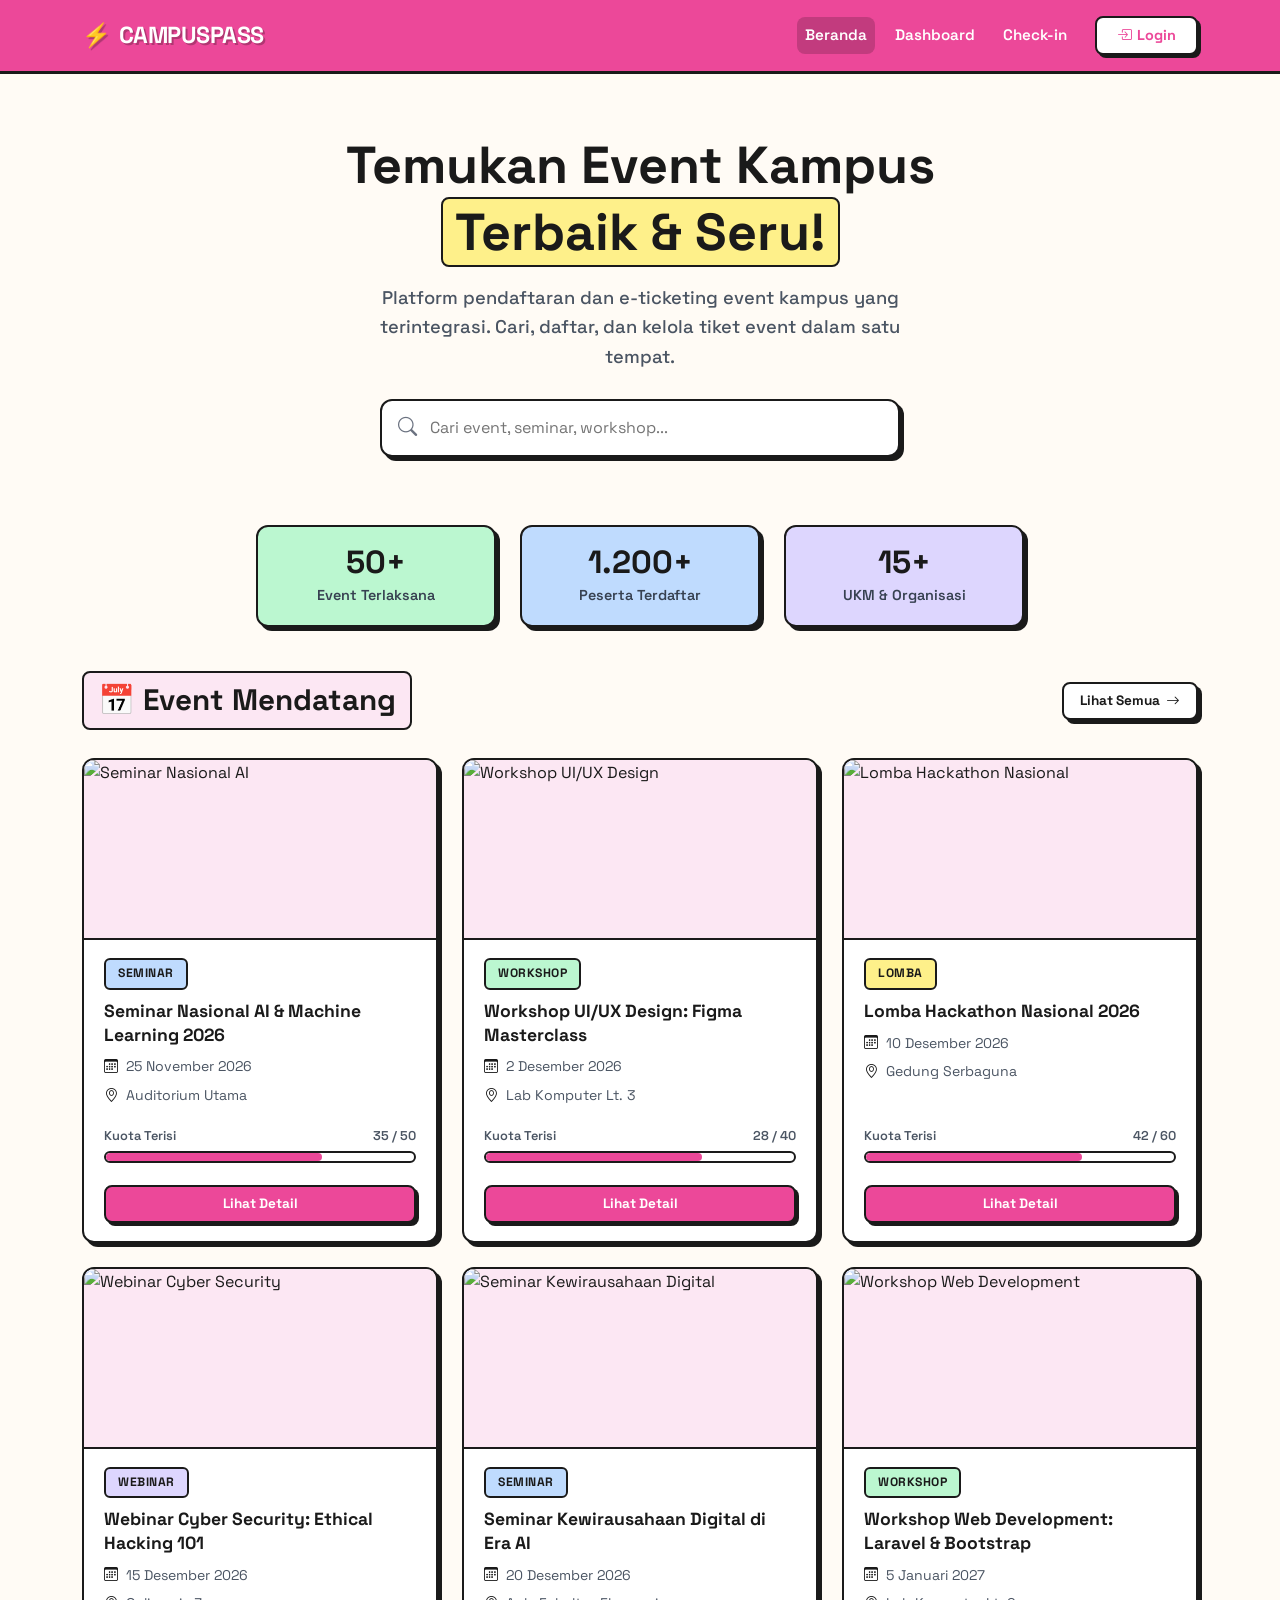
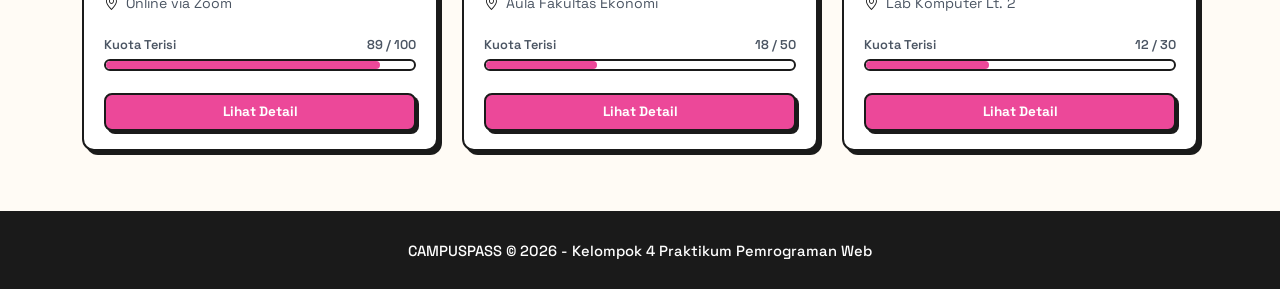
==== index.html @ 6c207e8a "feat: setup template awal neo brutalism campuspass" ====
<!DOCTYPE html>
<html lang="id">
<head>
  <meta charset="UTF-8">
  <meta name="viewport" content="width=device-width, initial-scale=1.0">
  <title>CAMPUSPASS: Katalog Event Kampus</title>
  <!-- Google Fonts: Space Grotesk -->
  <link rel="preconnect" href="https://fonts.googleapis.com">
  <link rel="preconnect" href="https://fonts.gstatic.com" crossorigin>
  <link href="https://fonts.googleapis.com/css2?family=Space+Grotesk:wght@400;500;600;700&display=swap" rel="stylesheet">
  <!-- Bootstrap 5 CSS -->
  <link href="https://cdn.jsdelivr.net/npm/bootstrap@5.3.3/dist/css/bootstrap.min.css" rel="stylesheet">
  <!-- Bootstrap Icons -->
  <link href="https://cdn.jsdelivr.net/npm/bootstrap-icons@1.11.3/font/bootstrap-icons.min.css" rel="stylesheet">
  <!-- Custom Neo Brutalism CSS -->
  <link rel="stylesheet" href="css/style.css">
</head>
<body>

  <!-- ========== NAVBAR ========== -->
  <nav class="navbar navbar-expand-lg navbar-neo sticky-top">
    <div class="container">
      <a class="navbar-brand" href="index.html">
        <span>⚡</span> CAMPUSPASS
      </a>
      <button class="navbar-toggler navbar-toggler-neo" type="button" data-bs-toggle="collapse" data-bs-target="#navbarMain" aria-controls="navbarMain" aria-expanded="false" aria-label="Toggle navigation">
        <i class="bi bi-list fs-3"></i>
      </button>
      <div class="collapse navbar-collapse" id="navbarMain">
        <ul class="navbar-nav ms-auto me-3 gap-1">
          <li class="nav-item">
            <a class="nav-link active" href="index.html">Beranda</a>
          </li>
          <li class="nav-item">
            <a class="nav-link" href="dashboard.html">Dashboard</a>
          </li>
          <li class="nav-item">
            <a class="nav-link" href="checkin.html">Check-in</a>
          </li>
        </ul>
        <a href="login.html" class="btn-nav-login">
          <i class="bi bi-box-arrow-in-right"></i> Login
        </a>
      </div>
    </div>
  </nav>

  <!-- ========== HERO SECTION ========== -->
  <header class="hero-section">
    <div class="container">
      <h1>Temukan Event Kampus<br><span>Terbaik &amp; Seru!</span></h1>
      <p class="hero-subtitle">
        Platform pendaftaran dan e-ticketing event kampus yang terintegrasi. Cari, daftar, dan kelola tiket event dalam satu tempat.
      </p>
      <div class="search-box">
        <i class="bi bi-search"></i>
        <input type="text" placeholder="Cari event, seminar, workshop...">
      </div>
    </div>
  </header>

  <!-- ========== STATS ROW ========== -->
  <section class="container">
    <div class="stats-row">
      <div class="stat-card">
        <div class="stat-num">50+</div>
        <div class="stat-label">Event Terlaksana</div>
      </div>
      <div class="stat-card">
        <div class="stat-num">1.200+</div>
        <div class="stat-label">Peserta Terdaftar</div>
      </div>
      <div class="stat-card">
        <div class="stat-num">15+</div>
        <div class="stat-label">UKM &amp; Organisasi</div>
      </div>
    </div>
  </section>

  <!-- ========== EVENT CATALOG GRID ========== -->
  <main class="container my-4">
    <div class="section-heading">
      <div>
        <span>📅 Event Mendatang</span>
      </div>
      <a href="#" class="btn-neo btn-neo-outline btn-neo-sm">
        Lihat Semua <i class="bi bi-arrow-right"></i>
      </a>
    </div>

    <div class="row g-4">

      <!-- Card 1 -->
      <div class="col-lg-4 col-md-6">
        <div class="event-card">
          <img src="https://placehold.co/600x320/BFDBFE/1a1a1a?text=Seminar+AI" alt="Seminar Nasional AI">
          <div class="card-body">
            <span class="badge-neo badge-seminar">Seminar</span>
            <h2 class="card-title">Seminar Nasional AI &amp; Machine Learning 2026</h2>
            <div class="card-meta">
              <i class="bi bi-calendar3"></i> 25 November 2026
            </div>
            <div class="card-meta">
              <i class="bi bi-geo-alt"></i> Auditorium Utama
            </div>
            <div class="card-footer-actions">
              <div class="quota-text">
                <span>Kuota Terisi</span>
                <span>35 / 50</span>
              </div>
              <div class="quota-bar">
                <div class="quota-bar-fill" style="width: 70%;"></div>
              </div>
              <a href="detail_event.html" class="btn-neo btn-neo-sm w-100 mt-3">Lihat Detail</a>
            </div>
          </div>
        </div>
      </div>

      <!-- Card 2 -->
      <div class="col-lg-4 col-md-6">
        <div class="event-card">
          <img src="https://placehold.co/600x320/BBF7D0/1a1a1a?text=Workshop+UIUX" alt="Workshop UI/UX Design">
          <div class="card-body">
            <span class="badge-neo badge-workshop">Workshop</span>
            <h2 class="card-title">Workshop UI/UX Design: Figma Masterclass</h2>
            <div class="card-meta">
              <i class="bi bi-calendar3"></i> 2 Desember 2026
            </div>
            <div class="card-meta">
              <i class="bi bi-geo-alt"></i> Lab Komputer Lt. 3
            </div>
            <div class="card-footer-actions">
              <div class="quota-text">
                <span>Kuota Terisi</span>
                <span>28 / 40</span>
              </div>
              <div class="quota-bar">
                <div class="quota-bar-fill" style="width: 70%;"></div>
              </div>
              <a href="detail_event.html" class="btn-neo btn-neo-sm w-100 mt-3">Lihat Detail</a>
            </div>
          </div>
        </div>
      </div>

      <!-- Card 3 -->
      <div class="col-lg-4 col-md-6">
        <div class="event-card">
          <img src="https://placehold.co/600x320/FEF08A/1a1a1a?text=Hackathon" alt="Lomba Hackathon Nasional">
          <div class="card-body">
            <span class="badge-neo badge-lomba">Lomba</span>
            <h2 class="card-title">Lomba Hackathon Nasional 2026</h2>
            <div class="card-meta">
              <i class="bi bi-calendar3"></i> 10 Desember 2026
            </div>
            <div class="card-meta">
              <i class="bi bi-geo-alt"></i> Gedung Serbaguna
            </div>
            <div class="card-footer-actions">
              <div class="quota-text">
                <span>Kuota Terisi</span>
                <span>42 / 60</span>
              </div>
              <div class="quota-bar">
                <div class="quota-bar-fill" style="width: 70%;"></div>
              </div>
              <a href="detail_event.html" class="btn-neo btn-neo-sm w-100 mt-3">Lihat Detail</a>
            </div>
          </div>
        </div>
      </div>

      <!-- Card 4 -->
      <div class="col-lg-4 col-md-6">
        <div class="event-card">
          <img src="https://placehold.co/600x320/DDD6FE/1a1a1a?text=Cyber+Security" alt="Webinar Cyber Security">
          <div class="card-body">
            <span class="badge-neo badge-webinar">Webinar</span>
            <h2 class="card-title">Webinar Cyber Security: Ethical Hacking 101</h2>
            <div class="card-meta">
              <i class="bi bi-calendar3"></i> 15 Desember 2026
            </div>
            <div class="card-meta">
              <i class="bi bi-geo-alt"></i> Online via Zoom
            </div>
            <div class="card-footer-actions">
              <div class="quota-text">
                <span>Kuota Terisi</span>
                <span>89 / 100</span>
              </div>
              <div class="quota-bar">
                <div class="quota-bar-fill" style="width: 89%;"></div>
              </div>
              <a href="detail_event.html" class="btn-neo btn-neo-sm w-100 mt-3">Lihat Detail</a>
            </div>
          </div>
        </div>
      </div>

      <!-- Card 5 -->
      <div class="col-lg-4 col-md-6">
        <div class="event-card">
          <img src="https://placehold.co/600x320/FED7AA/1a1a1a?text=Kewirausahaan" alt="Seminar Kewirausahaan Digital">
          <div class="card-body">
            <span class="badge-neo badge-seminar">Seminar</span>
            <h2 class="card-title">Seminar Kewirausahaan Digital di Era AI</h2>
            <div class="card-meta">
              <i class="bi bi-calendar3"></i> 20 Desember 2026
            </div>
            <div class="card-meta">
              <i class="bi bi-geo-alt"></i> Aula Fakultas Ekonomi
            </div>
            <div class="card-footer-actions">
              <div class="quota-text">
                <span>Kuota Terisi</span>
                <span>18 / 50</span>
              </div>
              <div class="quota-bar">
                <div class="quota-bar-fill" style="width: 36%;"></div>
              </div>
              <a href="detail_event.html" class="btn-neo btn-neo-sm w-100 mt-3">Lihat Detail</a>
            </div>
          </div>
        </div>
      </div>

      <!-- Card 6 -->
      <div class="col-lg-4 col-md-6">
        <div class="event-card">
          <img src="https://placehold.co/600x320/FCE7F3/1a1a1a?text=Web+Dev" alt="Workshop Web Development">
          <div class="card-body">
            <span class="badge-neo badge-workshop">Workshop</span>
            <h2 class="card-title">Workshop Web Development: Laravel &amp; Bootstrap</h2>
            <div class="card-meta">
              <i class="bi bi-calendar3"></i> 5 Januari 2027
            </div>
            <div class="card-meta">
              <i class="bi bi-geo-alt"></i> Lab Komputer Lt. 2
            </div>
            <div class="card-footer-actions">
              <div class="quota-text">
                <span>Kuota Terisi</span>
                <span>12 / 30</span>
              </div>
              <div class="quota-bar">
                <div class="quota-bar-fill" style="width: 40%;"></div>
              </div>
              <a href="detail_event.html" class="btn-neo btn-neo-sm w-100 mt-3">Lihat Detail</a>
            </div>
          </div>
        </div>
      </div>

    </div>
  </main>

  <!-- ========== FOOTER ========== -->
  <footer class="footer-neo">
    <div class="container">
      <p class="mb-0">CAMPUSPASS &copy; 2026 - Kelompok 4 Praktikum Pemrograman Web</p>
    </div>
  </footer>

  <!-- Bootstrap 5 JS Bundle -->
  <script src="https://cdn.jsdelivr.net/npm/bootstrap@5.3.3/dist/js/bootstrap.bundle.min.js"></script>
</body>
</html>
---- css/style.css ----
/* ==========================================================
   CAMPUSPASS - Neo Brutalism Theme
   Style: Pastel colors, thick borders, playful feel, pink hot accent
   Font: Space Grotesk
   ========================================================== */

@import url('https://fonts.googleapis.com/css2?family=Space+Grotesk:wght@400;500;600;700&display=swap');

/* --- Root Design Tokens --- */
:root {
  --pink: #EC4899;
  --pink-light: #FCE7F3;
  --yellow: #FEF08A;
  --green: #BBF7D0;
  --blue: #BFDBFE;
  --purple: #DDD6FE;
  --orange: #FED7AA;
  --bg: #FFFBF5;
  --text: #1a1a1a;
  --border: #1a1a1a;
  --shadow: 4px 4px 0px #1a1a1a;
  --shadow-lg: 6px 6px 0px #1a1a1a;
  --radius: 12px;
}

/* --- Base & Reset --- */
*,
*::before,
*::after {
  box-sizing: border-box;
}

body {
  margin: 0;
  font-family: 'Space Grotesk', -apple-system, BlinkMacSystemFont, sans-serif;
  background-color: var(--bg);
  color: var(--text);
  line-height: 1.6;
  -webkit-font-smoothing: antialiased;
}

a {
  color: var(--text);
  text-decoration: none;
  transition: all 0.15s ease;
}

a:hover {
  color: var(--pink);
}

::selection {
  background: var(--yellow);
  color: var(--text);
}

/* --- Navbar Neo --- */
.navbar-neo,
.navbar-campuspass {
  background: var(--pink);
  border-bottom: 3px solid var(--border);
  padding: 12px 0;
  position: sticky;
  top: 0;
  z-index: 1020;
}

.navbar-neo .navbar-brand,
.navbar-campuspass .navbar-brand {
  font-weight: 700;
  font-size: 1.45rem;
  color: #fff !important;
  text-shadow: 2px 2px 0px rgba(0, 0, 0, 0.25);
  display: inline-flex;
  align-items: center;
  gap: 8px;
  letter-spacing: -0.02em;
}

.navbar-neo .navbar-brand:hover,
.navbar-campuspass .navbar-brand:hover {
  transform: translateY(-1px);
}

.navbar-neo .nav-link,
.navbar-campuspass .nav-link {
  color: #fff !important;
  font-weight: 600;
  font-size: 0.95rem;
  margin: 0 4px;
  padding: 6px 14px;
  border-radius: 8px;
  transition: all 0.15s ease;
}

.navbar-neo .nav-link:hover,
.navbar-campuspass .nav-link:hover {
  background: rgba(255, 255, 255, 0.25);
  transform: translateY(-1px);
}

.navbar-neo .nav-link.active,
.navbar-campuspass .nav-link.active {
  background: rgba(0, 0, 0, 0.18);
}

.btn-nav-login {
  background: #fff;
  color: var(--pink) !important;
  font-weight: 700;
  font-size: 0.9rem;
  border: 2.5px solid var(--border);
  border-radius: 8px;
  padding: 6px 20px;
  box-shadow: 3px 3px 0px var(--border);
  display: inline-flex;
  align-items: center;
  gap: 6px;
  transition: all 0.15s ease;
  text-decoration: none;
}

.btn-nav-login:hover {
  transform: translate(1.5px, 1.5px);
  box-shadow: 1.5px 1.5px 0px var(--border);
  color: var(--pink) !important;
}

.navbar-toggler-neo,
.navbar-campuspass .navbar-toggler {
  border: 2.5px solid #fff;
  background: transparent;
  padding: 4px 10px;
  border-radius: 8px;
  color: #fff;
}

.navbar-toggler-neo:focus,
.navbar-campuspass .navbar-toggler:focus {
  box-shadow: 0 0 0 2px #fff;
  outline: none;
}

/* --- Hero Section --- */
.hero-section {
  padding: 60px 0 36px;
  text-align: center;
}

.hero-section h1 {
  font-size: clamp(2rem, 5vw, 3.25rem);
  font-weight: 700;
  line-height: 1.2;
  margin-bottom: 16px;
  color: var(--text);
}

.hero-section h1 span {
  background: var(--yellow);
  padding: 2px 12px;
  border-radius: 8px;
  border: 2.5px solid var(--border);
  display: inline-block;
}

.hero-subtitle {
  font-size: 1.15rem;
  color: #4b5563;
  max-width: 580px;
  margin: 0 auto 28px;
  font-weight: 500;
}

.search-box,
.hero-search {
  max-width: 520px;
  margin: 0 auto;
  position: relative;
}

.search-box input {
  width: 100%;
  padding: 14px 20px 14px 48px;
  border: 2.5px solid var(--border);
  border-radius: var(--radius);
  box-shadow: var(--shadow);
  font-size: 1rem;
  font-family: 'Space Grotesk', sans-serif;
  background: #fff;
  color: var(--text);
  transition: all 0.15s ease;
}

.search-box input:focus {
  outline: none;
  box-shadow: var(--shadow-lg);
  transform: translate(-1px, -1px);
}

.search-box i {
  position: absolute;
  left: 18px;
  top: 50%;
  transform: translateY(-50%);
  font-size: 1.2rem;
  color: #6b7280;
  pointer-events: none;
}

/* --- Stats Row --- */
.stats-row {
  display: flex;
  justify-content: center;
  gap: 24px;
  margin: 32px 0 44px;
  flex-wrap: wrap;
}

.stat-card {
  border: 2.5px solid var(--border);
  border-radius: var(--radius);
  box-shadow: var(--shadow);
  padding: 18px 32px;
  text-align: center;
  min-width: 170px;
  flex: 1 1 180px;
  max-width: 240px;
  transition: transform 0.15s ease;
}

.stat-card:hover {
  transform: translate(-2px, -2px);
  box-shadow: var(--shadow-lg);
}

.stat-card:nth-child(1) { background: var(--green); }
.stat-card:nth-child(2) { background: var(--blue); }
.stat-card:nth-child(3) { background: var(--purple); }
.stat-card:nth-child(4) { background: var(--orange); }

.stat-card .stat-num,
.stat-card .stat-number {
  font-size: 2rem;
  font-weight: 700;
  line-height: 1.1;
  color: var(--text);
}

.stat-card .stat-label {
  font-size: 0.9rem;
  font-weight: 600;
  color: #374151;
  margin-top: 4px;
}

/* --- Section Heading --- */
.section-heading,
.section-header {
  font-size: 1.85rem;
  font-weight: 700;
  margin-bottom: 28px;
  display: flex;
  align-items: center;
  justify-content: space-between;
  flex-wrap: wrap;
  gap: 12px;
}

.section-heading span,
.section-header h2 span {
  background: var(--pink-light);
  padding: 4px 14px;
  border-radius: 8px;
  border: 2.5px solid var(--border);
  display: inline-block;
}

/* --- Event Cards & Card Neo --- */
.event-card,
.card-neo,
.card-campuspass {
  background: #fff;
  border: 2.5px solid var(--border);
  border-radius: var(--radius);
  box-shadow: var(--shadow);
  overflow: hidden;
  transition: all 0.15s ease;
  height: 100%;
  display: flex;
  flex-direction: column;
}

.event-card:hover,
.card-neo:hover,
.card-campuspass:hover {
  transform: translate(-2px, -2px);
  box-shadow: 8px 8px 0px var(--border);
}

.event-card img,
.card-campuspass .card-img-top {
  width: 100%;
  height: 180px;
  object-fit: cover;
  border-bottom: 2.5px solid var(--border);
  background-color: var(--pink-light);
}

.event-card .card-body,
.card-neo .card-body,
.card-campuspass .card-body {
  padding: 18px 20px;
  flex: 1;
  display: flex;
  flex-direction: column;
}

.event-card .card-title,
.card-neo .card-title,
.card-campuspass .card-title {
  font-weight: 700;
  font-size: 1.1rem;
  margin-bottom: 8px;
  color: var(--text);
  line-height: 1.35;
}

.event-card .card-text,
.card-neo .card-text {
  font-size: 0.88rem;
  color: #4b5563;
  margin-bottom: 12px;
}

.event-card .card-meta,
.card-meta {
  font-size: 0.88rem;
  color: #4b5563;
  margin-bottom: 6px;
  display: flex;
  align-items: center;
  gap: 8px;
}

.event-card .card-meta i,
.card-meta i {
  color: var(--text);
}

.card-footer-actions {
  margin-top: auto;
  padding-top: 14px;
}

/* --- Badges --- */
.badge-neo,
.badge-seminar,
.badge-workshop,
.badge-lomba,
.badge-webinar {
  display: inline-block;
  padding: 4px 12px;
  border-radius: 6px;
  border: 2px solid var(--border);
  font-weight: 700;
  font-size: 0.76rem;
  text-transform: uppercase;
  letter-spacing: 0.5px;
  margin-bottom: 10px;
  color: var(--text);
  width: fit-content;
}

.badge-seminar { background: var(--blue); }
.badge-workshop { background: var(--green); }
.badge-lomba { background: var(--yellow); }
.badge-webinar { background: var(--purple); }
.badge-pending { background: var(--yellow); border: 2px solid var(--border); }
.badge-success { background: var(--green); border: 2px solid var(--border); color: var(--text); }
.badge-danger { background: var(--pink-light); border: 2px solid var(--border); color: var(--text); }

/* --- Quota Bar --- */
.quota-bar,
.progress-campuspass {
  height: 12px;
  background: #fff;
  border-radius: 99px;
  border: 2px solid var(--border);
  overflow: hidden;
  margin-bottom: 6px;
}

.quota-bar-fill,
.progress-campuspass .progress-bar {
  height: 100%;
  background: var(--pink);
  border-radius: 99px;
  transition: width 0.3s ease;
}

.quota-text {
  font-size: 0.8rem;
  color: #4b5563;
  font-weight: 600;
  display: flex;
  justify-content: space-between;
  margin-bottom: 4px;
}

/* --- Buttons Neo --- */
.btn-neo,
.btn-accent {
  display: inline-flex;
  align-items: center;
  justify-content: center;
  gap: 6px;
  padding: 10px 22px;
  background: var(--pink);
  color: #fff;
  font-weight: 700;
  border: 2.5px solid var(--border);
  border-radius: 8px;
  box-shadow: var(--shadow);
  text-decoration: none;
  transition: all 0.15s ease;
  font-family: 'Space Grotesk', sans-serif;
  font-size: 0.92rem;
  cursor: pointer;
  text-align: center;
}

.btn-neo:hover,
.btn-accent:hover {
  transform: translate(2px, 2px);
  box-shadow: 2px 2px 0px var(--border);
  color: #fff;
}

.btn-neo:active,
.btn-accent:active {
  transform: translate(4px, 4px);
  box-shadow: 0px 0px 0px var(--border);
}

.btn-neo-sm,
.btn-accent.btn-sm,
.btn-outline-accent.btn-sm {
  padding: 6px 16px;
  font-size: 0.85rem;
  box-shadow: 3px 3px 0px var(--border);
}

.btn-neo-sm:hover,
.btn-accent.btn-sm:hover,
.btn-outline-accent.btn-sm:hover {
  transform: translate(1.5px, 1.5px);
  box-shadow: 1.5px 1.5px 0px var(--border);
}

.btn-neo-outline,
.btn-outline-accent {
  background: #fff;
  color: var(--text);
  border: 2.5px solid var(--border);
  font-weight: 700;
  border-radius: 8px;
  box-shadow: var(--shadow);
  display: inline-flex;
  align-items: center;
  justify-content: center;
  gap: 6px;
  transition: all 0.15s ease;
  text-decoration: none;
}

.btn-neo-outline:hover,
.btn-outline-accent:hover {
  background: #fdf2f8;
  color: var(--text);
  transform: translate(2px, 2px);
  box-shadow: 2px 2px 0px var(--border);
}

.btn-neo-success {
  background: var(--green);
  color: var(--text);
  border: 2.5px solid var(--border);
  box-shadow: var(--shadow);
}

.btn-neo-success:hover {
  background: #86efac;
  color: var(--text);
  transform: translate(2px, 2px);
  box-shadow: 2px 2px 0px var(--border);
}

.btn-neo-danger {
  background: var(--pink);
  color: #fff;
  border: 2.5px solid var(--border);
  box-shadow: var(--shadow);
}

.btn-neo-danger:hover {
  background: #db2777;
  color: #fff;
  transform: translate(2px, 2px);
  box-shadow: 2px 2px 0px var(--border);
}

.btn-neo-secondary {
  background: var(--yellow);
  color: var(--text);
  border: 2.5px solid var(--border);
  box-shadow: var(--shadow);
}

.btn-neo-secondary:hover {
  background: #fde047;
  color: var(--text);
  transform: translate(2px, 2px);
  box-shadow: 2px 2px 0px var(--border);
}

/* --- Form Inputs Neo --- */
.form-label-neo,
.form-label-dark {
  display: block;
  font-weight: 700;
  font-size: 0.92rem;
  margin-bottom: 6px;
  color: var(--text);
}

.form-control-neo,
.form-select-neo,
.form-control-dark {
  width: 100%;
  background: #fff;
  border: 2.5px solid var(--border);
  border-radius: 8px;
  box-shadow: var(--shadow);
  font-family: 'Space Grotesk', sans-serif;
  font-size: 0.95rem;
  color: var(--text);
  padding: 10px 14px;
  transition: all 0.15s ease;
}

.form-control-neo:focus,
.form-select-neo:focus,
.form-control-dark:focus {
  outline: none;
  border-color: var(--border);
  box-shadow: var(--shadow-lg);
  background: #fff;
  color: var(--text);
}

.form-control-neo::placeholder,
.form-control-dark::placeholder {
  color: #9ca3af;
}

/* Input Group Neo */
.input-group-neo {
  display: flex;
  align-items: stretch;
}

.input-group-neo .input-group-text,
.input-group-dark .input-group-text {
  background: var(--yellow);
  border: 2.5px solid var(--border);
  border-right: none;
  border-radius: 8px 0 0 8px;
  font-weight: 700;
  color: var(--text);
  padding: 10px 14px;
}

.input-group-neo .form-control-neo,
.input-group-dark .form-control-dark {
  border-radius: 0 8px 8px 0;
}

/* Password Toggle Neo */
.password-toggle-neo,
.password-toggle {
  position: relative;
}

.password-toggle-neo .form-control-neo,
.password-toggle .form-control-dark {
  padding-right: 44px;
}

.password-toggle-neo .toggle-btn-neo,
.password-toggle .toggle-btn {
  position: absolute;
  right: 12px;
  top: 50%;
  transform: translateY(-50%);
  background: transparent;
  border: none;
  color: #6b7280;
  cursor: pointer;
  padding: 4px 6px;
  font-size: 1.1rem;
}

.password-toggle-neo .toggle-btn-neo:hover,
.password-toggle .toggle-btn:hover {
  color: var(--text);
}

/* --- Table Neo --- */
.table-neo-wrapper {
  border: 2.5px solid var(--border);
  border-radius: var(--radius);
  box-shadow: var(--shadow);
  overflow-x: auto;
  background: #fff;
}

.table-neo,
.table-campuspass {
  width: 100%;
  border-collapse: separate;
  border-spacing: 0;
  margin-bottom: 0;
  background: #fff;
  border: 2.5px solid var(--border);
  border-radius: var(--radius);
  box-shadow: var(--shadow);
  overflow: hidden;
}

.table-neo thead th,
.table-campuspass thead th {
  background: var(--pink-light);
  color: var(--text);
  font-weight: 700;
  border-bottom: 2.5px solid var(--border);
  border-right: 1.5px solid var(--border);
  padding: 14px 16px;
  text-align: left;
  font-size: 0.92rem;
}

.table-neo thead th:last-child,
.table-campuspass thead th:last-child {
  border-right: none;
}

.table-neo tbody td,
.table-campuspass tbody td {
  padding: 12px 16px;
  border-bottom: 1.5px solid var(--border);
  border-right: 1.5px solid var(--border);
  vertical-align: middle;
  font-size: 0.9rem;
  color: var(--text);
}

.table-neo tbody td:last-child,
.table-campuspass tbody td:last-child {
  border-right: none;
}

.table-neo tbody tr:last-child td,
.table-campuspass tbody tr:last-child td {
  border-bottom: none;
}

.table-neo tbody tr:hover,
.table-campuspass tbody tr:hover {
  background: #fefce8;
}

/* --- Footer Neo --- */
.footer-neo,
.footer-campuspass {
  background: #1a1a1a;
  color: #fff;
  text-align: center;
  padding: 26px 0;
  margin-top: 60px;
  border-top: 3px solid var(--border);
  font-weight: 500;
  font-size: 0.92rem;
}

.footer-neo a,
.footer-campuspass a {
  color: var(--yellow);
  text-decoration: underline;
}

/* --- Login Page Elements --- */
.login-wrapper {
  min-height: calc(100vh - 170px);
  display: flex;
  align-items: center;
  justify-content: center;
  padding: 40px 15px;
}

.login-card-neo {
  width: 100%;
  max-width: 440px;
  background: #fff;
  border: 2.5px solid var(--border);
  border-radius: var(--radius);
  box-shadow: var(--shadow-lg);
  overflow: hidden;
}

.login-card-header {
  background: var(--yellow);
  border-bottom: 2.5px solid var(--border);
  padding: 24px 20px 20px;
  text-align: center;
}

.login-card-header.pink {
  background: var(--pink-light);
}

.login-card-header h2 {
  font-size: 1.5rem;
  font-weight: 700;
  margin-bottom: 4px;
  color: var(--text);
}

.login-card-header p {
  font-size: 0.88rem;
  color: #4b5563;
  margin-bottom: 0;
  font-weight: 500;
}

.login-card-body {
  padding: 28px 24px 24px;
}

.login-footer-text {
  text-align: center;
  font-size: 0.88rem;
  color: #6b7280;
  margin-top: 20px;
  margin-bottom: 0;
}

.login-footer-text a {
  color: var(--pink);
  font-weight: 700;
}

.login-footer-text a:hover {
  text-decoration: underline;
}

/* --- Utility Classes --- */
.bg-neo-pink { background-color: var(--pink) !important; }
.bg-neo-pink-light { background-color: var(--pink-light) !important; }
.bg-neo-yellow { background-color: var(--yellow) !important; }
.bg-neo-green { background-color: var(--green) !important; }
.bg-neo-blue { background-color: var(--blue) !important; }
.bg-neo-purple { background-color: var(--purple) !important; }
.bg-neo-orange { background-color: var(--orange) !important; }
.text-neo-pink { color: var(--pink) !important; }

.shadow-neo { box-shadow: var(--shadow) !important; }
.shadow-neo-lg { box-shadow: var(--shadow-lg) !important; }
.border-neo { border: 2.5px solid var(--border) !important; }

/* Responsive Adjustments */
@media (max-width: 768px) {
  .hero-section {
    padding: 40px 0 24px;
  }
  .hero-section h1 {
    font-size: 2.1rem;
  }
  .stats-row {
    gap: 12px;
  }
  .stat-card {
    min-width: 140px;
    padding: 14px 18px;
  }
  .section-heading,
  .section-header {
    font-size: 1.5rem;
  }
}
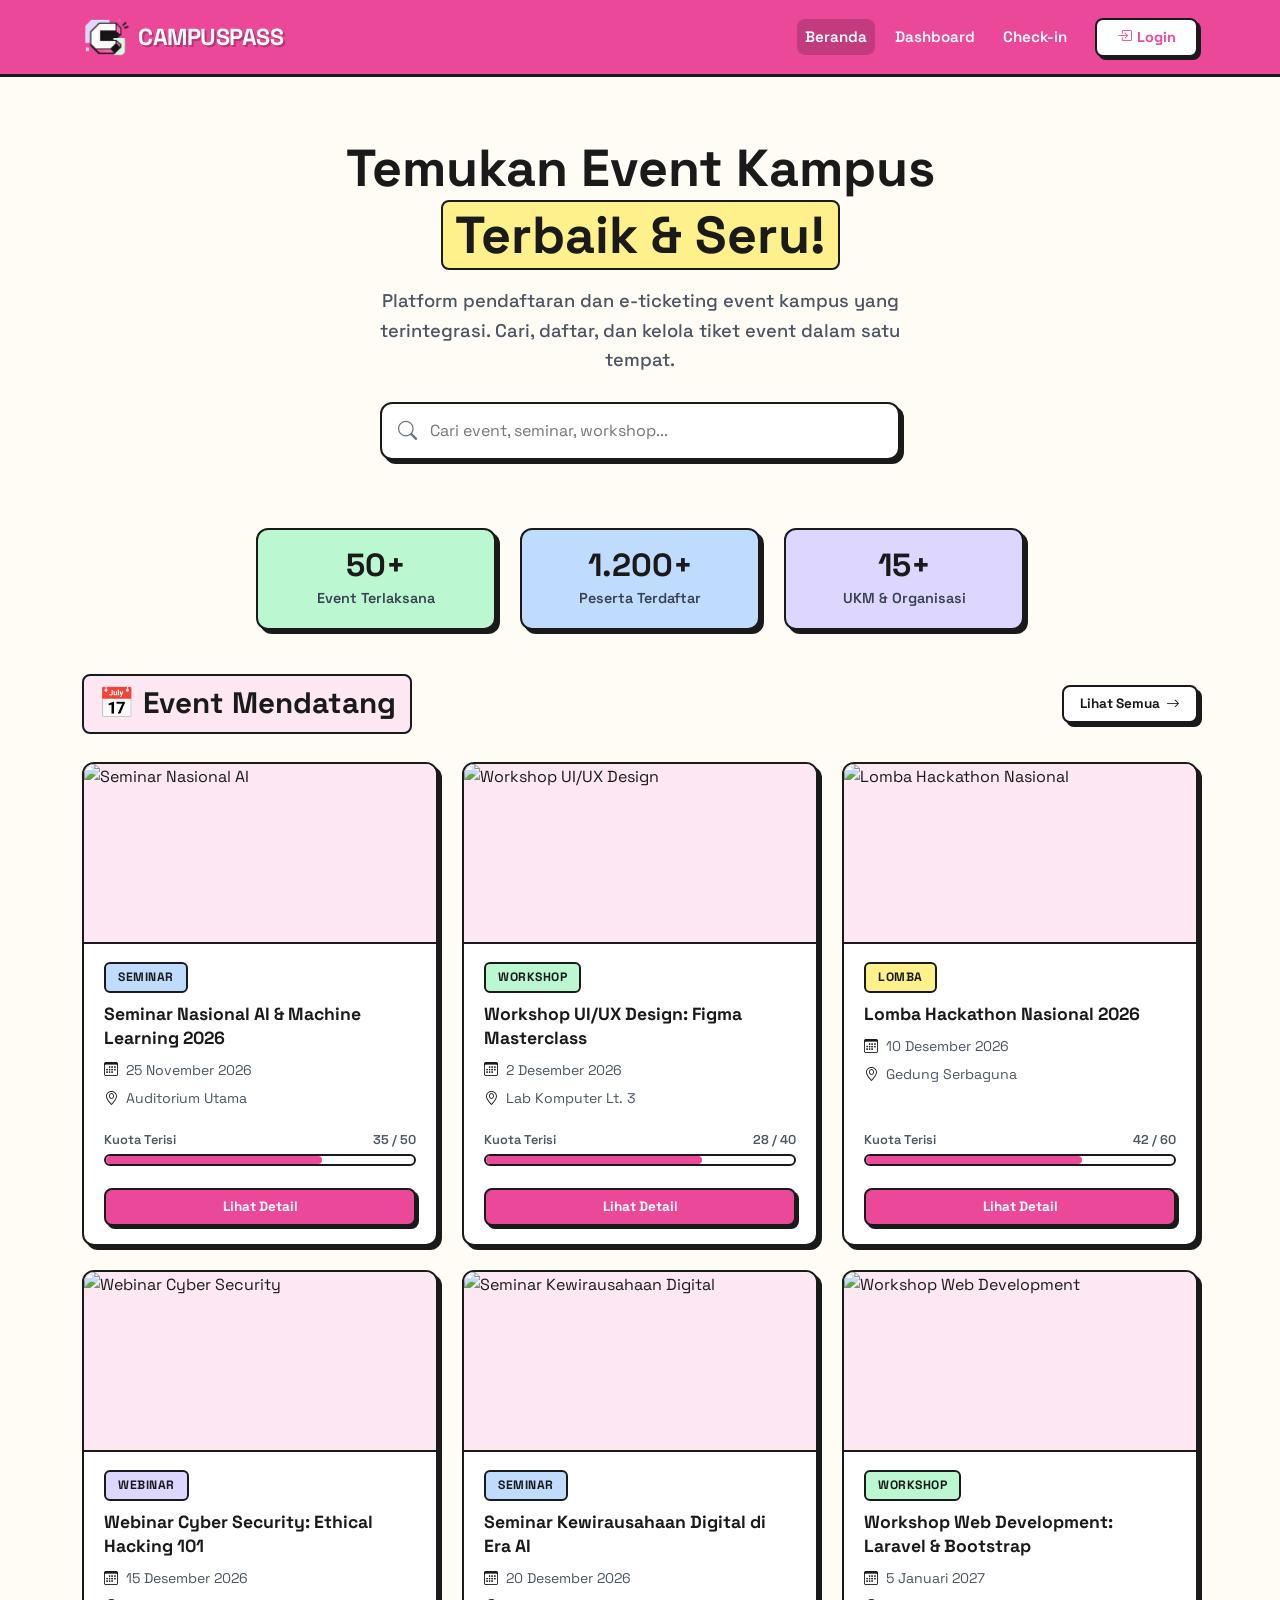
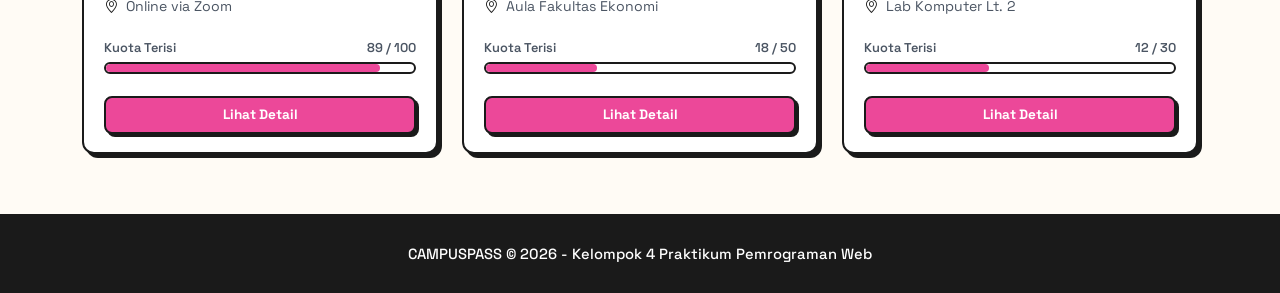
==== commit 1d9cdc03: "Nambahin logo campuspass di navbar" ====
--- a/index.html
+++ b/index.html
@@ -21,7 +21,7 @@
   <nav class="navbar navbar-expand-lg navbar-neo sticky-top">
     <div class="container">
       <a class="navbar-brand" href="index.html">
-        <span>⚡</span> CAMPUSPASS
+        <span> <img src="img/icon.jpeg" alt="CAMPUSPASS Logo" class="navbar-logo"> </span> CAMPUSPASS
       </a>
       <button class="navbar-toggler navbar-toggler-neo" type="button" data-bs-toggle="collapse" data-bs-target="#navbarMain" aria-controls="navbarMain" aria-expanded="false" aria-label="Toggle navigation">
         <i class="bi bi-list fs-3"></i>
--- a/css/style.css
+++ b/css/style.css
@@ -37,6 +37,11 @@
   color: var(--text);
   line-height: 1.6;
   -webkit-font-smoothing: antialiased;
+}
+
+nav div a img {
+  max-height: 40px;
+  object-fit: contain;
 }
 
 a {
